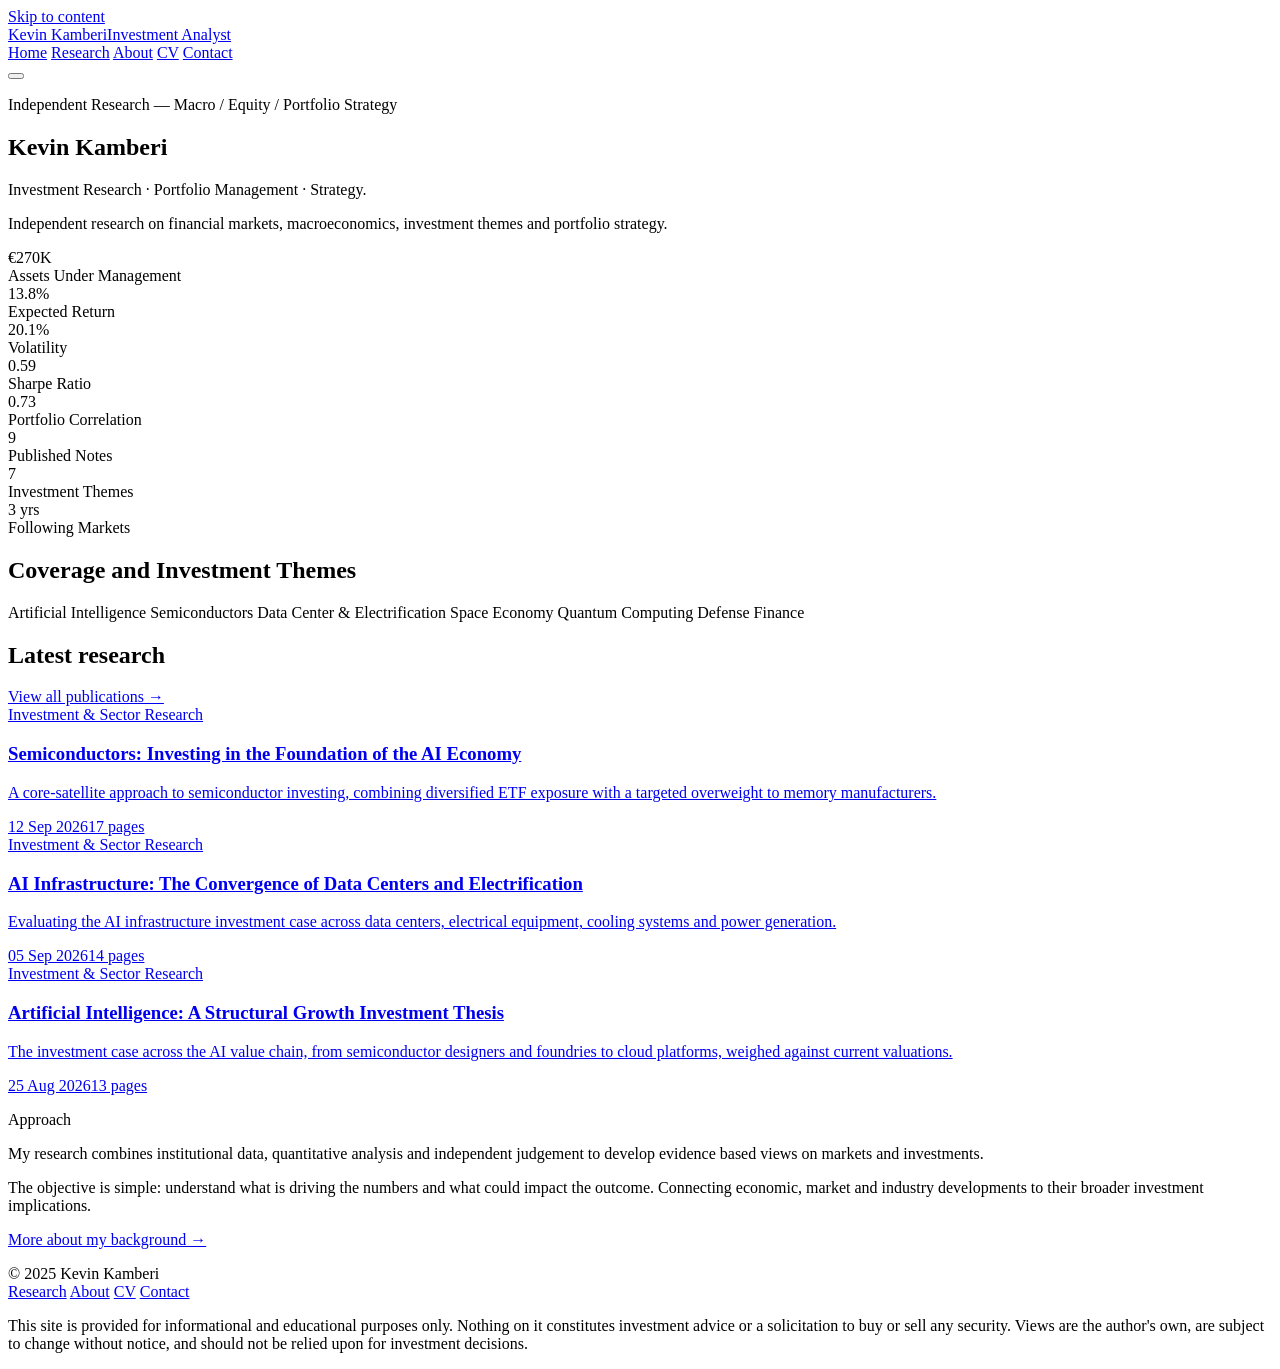
==== index.html @ 6f3386fc "Add files via upload" ====
<!DOCTYPE html>
<html lang="en">
<head>
<meta charset="UTF-8">
<meta name="viewport" content="width=device-width, initial-scale=1.0">
<title>Kevin Kamberi — Independent Research in Macro, Equities &amp; Portfolio Strategy</title>
<meta name="description" content="Independent investment research covering macroeconomics, sector and equity research, and portfolio management.">
<link rel="preconnect" href="https://fonts.googleapis.com">
<link rel="preconnect" href="https://fonts.gstatic.com" crossorigin>
<link href="https://fonts.googleapis.com/css2?family=Source+Serif+4:opsz,wght@8..60,400;8..60,600;8..60,700&family=IBM+Plex+Sans:wght@400;500;600&family=IBM+Plex+Mono:wght@400;500&display=swap" rel="stylesheet">
<link rel="stylesheet" href="css/style.css">
</head>
<body>
<a class="skip-link" href="#main">Skip to content</a>

<header class="site-header">
  <div class="wrap">
    <a class="wordmark" href="index.html">Kevin Kamberi<span>Investment Analyst</span></a>
    <nav class="main-nav" id="main-nav">
      <a href="index.html" aria-current="page">Home</a>
      <a href="research.html">Research</a>
      <a href="about.html">About</a>
      <a href="cv.html">CV</a>
      <a href="contact.html">Contact</a>
    </nav>
    <button class="nav-toggle" aria-label="Toggle navigation" aria-expanded="false" aria-controls="main-nav"><span></span></button>
  </div>
</header>

<main id="main">

  <section class="hero">
    <div class="wrap">
      <p class="eyebrow hero-eyebrow">Independent Research — Macro / Equity / Portfolio Strategy</p>
      <h1>Kevin Kamberi</h1>
      <p class="role">Investment Research · Portfolio Management · Strategy.</p>

      <p class="lede hero-lede">Independent research on financial markets, macroeconomics, investment themes and portfolio strategy.</p>

      <div class="metric-strip">
        <div class="metric-item"><div class="n">€270K</div><div class="l">Assets Under Management</div></div>
        <div class="metric-item"><div class="n">13.8%</div><div class="l">Expected Return</div></div>
        <div class="metric-item"><div class="n">20.1%</div><div class="l">Volatility</div></div>
        <div class="metric-item"><div class="n">0.59</div><div class="l">Sharpe Ratio</div></div>
        <div class="metric-item"><div class="n">0.73</div><div class="l">Portfolio Correlation</div></div>
        <div class="metric-item"><div class="n">9</div><div class="l">Published Notes</div></div>
        <div class="metric-item"><div class="n">7</div><div class="l">Investment Themes</div></div>
        <div class="metric-item"><div class="n">3&nbsp;yrs</div><div class="l">Following Markets</div></div>
      </div>
    </div>
  </section>

  <section class="alt bordered">
    <div class="wrap">
      <div class="section-head reveal">
        <h2>Coverage and Investment Themes</h2>
      </div>
      <div class="taglist reveal">
        <span>Artificial Intelligence</span>
        <span>Semiconductors</span>
        <span>Data Center &amp; Electrification</span>
        <span>Space Economy</span>
        <span>Quantum Computing</span>
        <span>Defense</span>
        <span>Finance</span>
      </div>
    </div>
  </section>

  <section class="bordered">
    <div class="wrap">
      <div class="section-head reveal">
        <h2>Latest research</h2>
        <a class="text-link" href="research.html">View all publications →</a>
      </div>

      <div class="grid reveal">
        <a class="card cat-invest" href="research/semiconductors-ai-foundation.html">
          <div class="card-top">
            <span class="card-tag">Investment &amp; Sector Research</span>
          </div>
          <h3>Semiconductors: Investing in the Foundation of the AI Economy</h3>
          <p class="abstract">A core-satellite approach to semiconductor investing, combining diversified ETF exposure with a targeted overweight to memory manufacturers.</p>
          <div class="card-foot"><span>12 Sep 2026</span><span>17 pages</span></div>
        </a>

        <a class="card cat-invest" href="research/ai-infrastructure-data-centers-electrification.html">
          <div class="card-top">
            <span class="card-tag">Investment &amp; Sector Research</span>
          </div>
          <h3>AI Infrastructure: The Convergence of Data Centers and Electrification</h3>
          <p class="abstract">Evaluating the AI infrastructure investment case across data centers, electrical equipment, cooling systems and power generation.</p>
          <div class="card-foot"><span>05 Sep 2026</span><span>14 pages</span></div>
        </a>

        <a class="card cat-invest" href="research/ai-investment-brief.html">
          <div class="card-top">
            <span class="card-tag">Investment &amp; Sector Research</span>
          </div>
          <h3>Artificial Intelligence: A Structural Growth Investment Thesis</h3>
          <p class="abstract">The investment case across the AI value chain, from semiconductor designers and foundries to cloud platforms, weighed against current valuations.</p>
          <div class="card-foot"><span>25 Aug 2026</span><span>13 pages</span></div>
        </a>
      </div>
    </div>
  </section>

  <section>
    <div class="wrap">
      <div class="two-col reveal">
        <div>
          <p class="eyebrow" style="margin-bottom:16px;">Approach</p>
          <p class="lede">My research combines institutional data, quantitative analysis and independent judgement to develop evidence based views on markets and investments.</p>
        </div>
        <div>
          <p>The objective is simple: understand what is driving the numbers and what could impact the outcome. Connecting economic, market and industry developments to their broader investment implications.</p>
          <p><a class="text-link" href="about.html">More about my background →</a></p>
        </div>
      </div>
    </div>
  </section>

</main>

<footer class="site-footer">
  <div class="wrap">
    <div class="footer-row">
      <span class="copy">© 2025 Kevin Kamberi</span>
      <nav class="footer-links">
        <a href="research.html">Research</a>
        <a href="about.html">About</a>
        <a href="cv.html">CV</a>
        <a href="contact.html">Contact</a>
      </nav>
    </div>
    <p class="disclaimer">This site is provided for informational and educational purposes only. Nothing on it constitutes investment advice or a solicitation to buy or sell any security. Views are the author's own, are subject to change without notice, and should not be relied upon for investment decisions.</p>
  </div>
</footer>

<script src="js/main.js"></script>
</body>
</html>
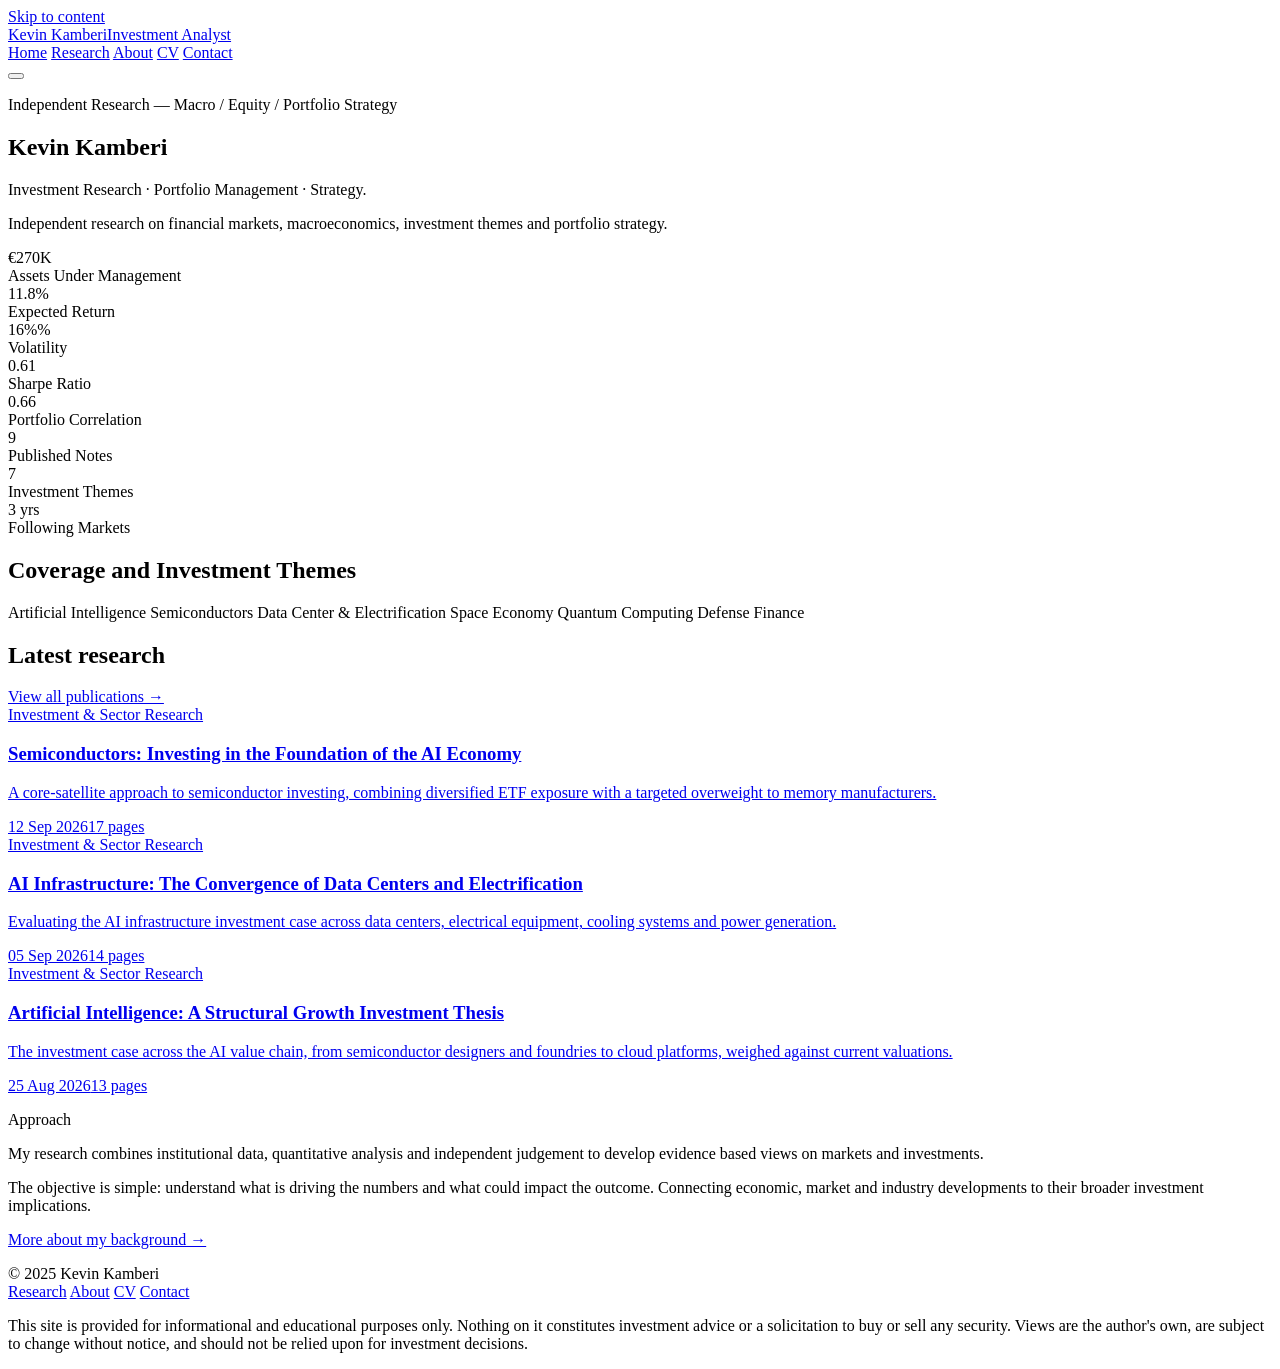
==== commit ce912fa9: "Update index.html MPT metrics update" ====
--- a/index.html
+++ b/index.html
@@ -39,10 +39,10 @@
 
       <div class="metric-strip">
         <div class="metric-item"><div class="n">€270K</div><div class="l">Assets Under Management</div></div>
-        <div class="metric-item"><div class="n">13.8%</div><div class="l">Expected Return</div></div>
-        <div class="metric-item"><div class="n">20.1%</div><div class="l">Volatility</div></div>
-        <div class="metric-item"><div class="n">0.59</div><div class="l">Sharpe Ratio</div></div>
-        <div class="metric-item"><div class="n">0.73</div><div class="l">Portfolio Correlation</div></div>
+        <div class="metric-item"><div class="n">11.8%</div><div class="l">Expected Return</div></div>
+        <div class="metric-item"><div class="n">16%%</div><div class="l">Volatility</div></div>
+        <div class="metric-item"><div class="n">0.61</div><div class="l">Sharpe Ratio</div></div>
+        <div class="metric-item"><div class="n">0.66</div><div class="l">Portfolio Correlation</div></div>
         <div class="metric-item"><div class="n">9</div><div class="l">Published Notes</div></div>
         <div class="metric-item"><div class="n">7</div><div class="l">Investment Themes</div></div>
         <div class="metric-item"><div class="n">3&nbsp;yrs</div><div class="l">Following Markets</div></div>
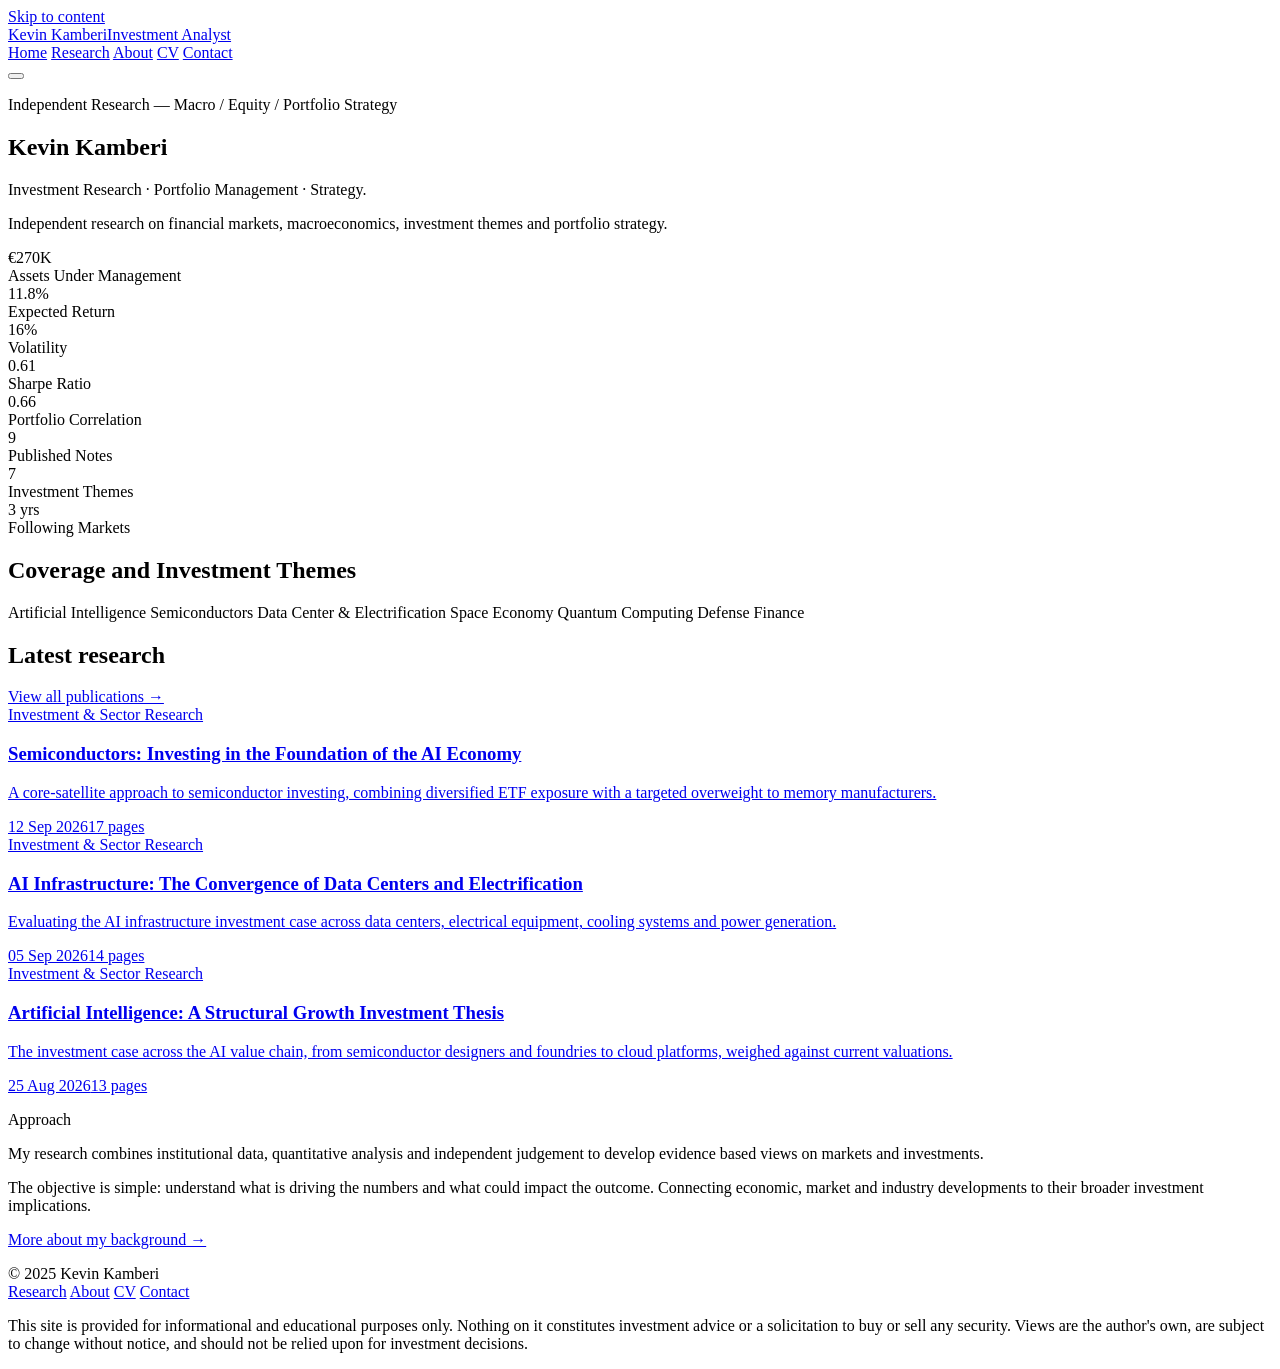
==== commit cada0f46: "MPT metrics" ====
--- a/index.html
+++ b/index.html
@@ -40,7 +40,7 @@
       <div class="metric-strip">
         <div class="metric-item"><div class="n">€270K</div><div class="l">Assets Under Management</div></div>
         <div class="metric-item"><div class="n">11.8%</div><div class="l">Expected Return</div></div>
-        <div class="metric-item"><div class="n">16%%</div><div class="l">Volatility</div></div>
+        <div class="metric-item"><div class="n">16%</div><div class="l">Volatility</div></div>
         <div class="metric-item"><div class="n">0.61</div><div class="l">Sharpe Ratio</div></div>
         <div class="metric-item"><div class="n">0.66</div><div class="l">Portfolio Correlation</div></div>
         <div class="metric-item"><div class="n">9</div><div class="l">Published Notes</div></div>
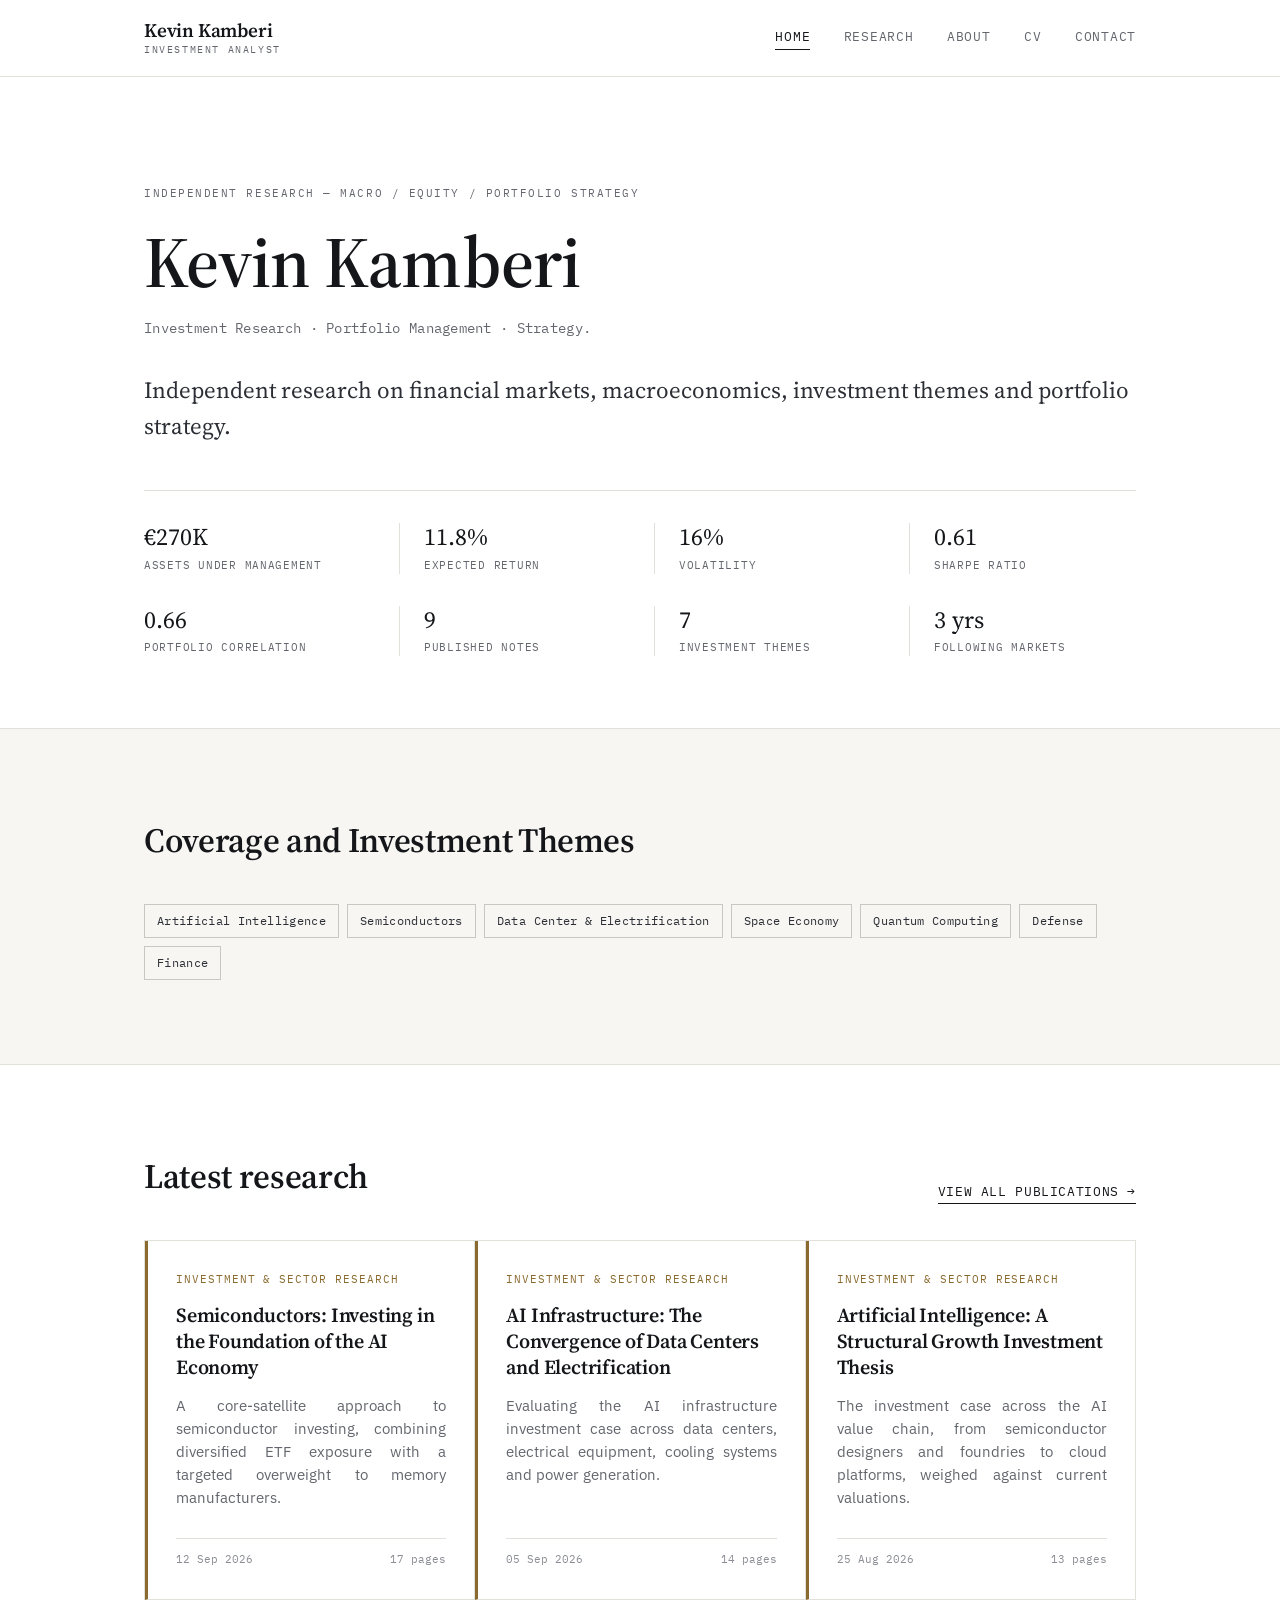
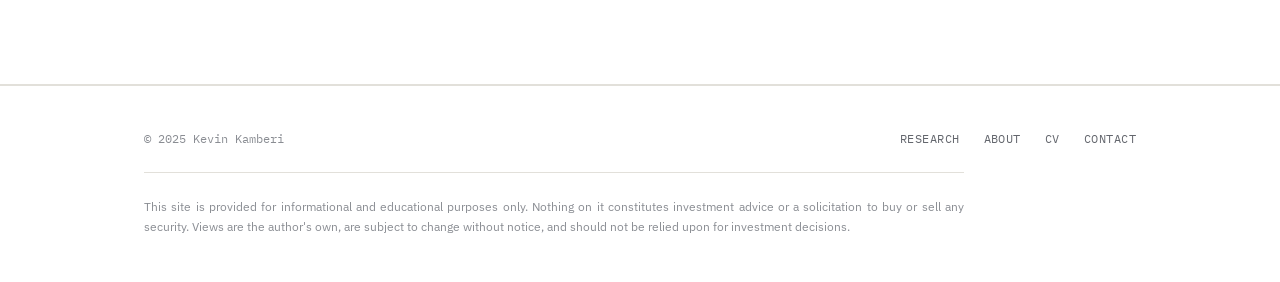
==== commit e43b996e: "Update index.html Remove redundant text" ====
--- a/index.html
+++ b/index.html
@@ -105,21 +105,6 @@
     </div>
   </section>
 
-  <section>
-    <div class="wrap">
-      <div class="two-col reveal">
-        <div>
-          <p class="eyebrow" style="margin-bottom:16px;">Approach</p>
-          <p class="lede">My research combines institutional data, quantitative analysis and independent judgement to develop evidence based views on markets and investments.</p>
-        </div>
-        <div>
-          <p>The objective is simple: understand what is driving the numbers and what could impact the outcome. Connecting economic, market and industry developments to their broader investment implications.</p>
-          <p><a class="text-link" href="about.html">More about my background →</a></p>
-        </div>
-      </div>
-    </div>
-  </section>
-
 </main>
 
 <footer class="site-footer">
--- a/css/style.css
+++ b/css/style.css
@@ -0,0 +1,745 @@
+/* ==========================================================================
+   Kevin Kamberi — Research
+   Design tokens
+   ========================================================================== */
+
+:root{
+  --paper:      #ffffff;
+  --paper-alt:  #f7f6f3;
+  --ink:        #14161a;
+  --ink-soft:   #2b2e34;
+  --muted:      #63666d;
+  --muted-2:    #8a8d93;
+  --rule:       #e2e0da;
+  --rule-strong:#c9c7bf;
+
+  --navy:       #1b2a4a;
+  --bronze:     #8a6a2f;
+  --slate:      #33565a;
+
+  --cat-macro:      var(--navy);
+  --cat-invest:     var(--bronze);
+  --cat-portfolio:  var(--slate);
+
+  --serif: "Source Serif 4", "Iowan Old Style", Georgia, serif;
+  --sans:  "IBM Plex Sans", -apple-system, "Segoe UI", Helvetica, Arial, sans-serif;
+  --mono:  "IBM Plex Mono", "SFMono-Regular", Menlo, Consolas, monospace;
+
+  --max: 1120px;
+  --gutter: clamp(24px, 5vw, 64px);
+}
+
+*,*::before,*::after{ box-sizing:border-box; }
+html{ scroll-behavior:smooth; }
+
+@media (prefers-reduced-motion: reduce){
+  html{ scroll-behavior:auto; }
+  *,*::before,*::after{ animation-duration:0.001ms !important; animation-iteration-count:1 !important; transition-duration:0.001ms !important; }
+}
+
+body{
+  margin:0;
+  background:var(--paper);
+  color:var(--ink);
+  font-family:var(--sans);
+  font-size:16px;
+  line-height:1.6;
+  -webkit-font-smoothing:antialiased;
+  text-rendering:optimizeLegibility;
+}
+
+img{ max-width:100%; display:block; }
+a{ color:inherit; }
+
+.wrap{
+  max-width:var(--max);
+  margin:0 auto;
+  padding-left:var(--gutter);
+  padding-right:var(--gutter);
+}
+
+/* ---------- Type ---------- */
+
+h1,h2,h3,h4{
+  font-family:var(--serif);
+  font-weight:600;
+  letter-spacing:-0.01em;
+  margin:0;
+  color:var(--ink);
+}
+
+.eyebrow{
+  font-family:var(--mono);
+  font-size:11px;
+  letter-spacing:0.14em;
+  text-transform:uppercase;
+  color:var(--muted);
+}
+
+.lede{
+  font-family:var(--serif);
+  font-size:clamp(19px,2.2vw,23px);
+  line-height:1.55;
+  color:var(--ink-soft);
+  font-weight:400;
+}
+
+p{
+  margin:0 0 1em;
+  color:var(--ink-soft);
+  text-align:justify;
+  text-justify:inter-word;
+  -webkit-hyphens:auto;
+  -moz-hyphens:auto;
+  hyphens:auto;
+}
+p:last-child{ margin-bottom:0; }
+
+::selection{ background:var(--ink); color:var(--paper); }
+
+/* ---------- Skip link ---------- */
+.skip-link{
+  position:absolute; left:-999px; top:auto;
+  background:var(--ink); color:var(--paper); padding:10px 16px;
+  font-family:var(--mono); font-size:13px; z-index:200;
+}
+.skip-link:focus{ left:16px; top:16px; }
+
+/* ---------- Focus ---------- */
+a:focus-visible, button:focus-visible, input:focus-visible, textarea:focus-visible, .tab:focus-visible{
+  outline:2px solid var(--navy);
+  outline-offset:3px;
+}
+
+/* ==========================================================================
+   Header / Nav
+   ========================================================================== */
+
+.site-header{
+  position:sticky; top:0; z-index:100;
+  background:var(--paper);
+  border-bottom:1px solid var(--rule);
+}
+
+.site-header .wrap{
+  display:flex;
+  align-items:center;
+  justify-content:space-between;
+  height:76px;
+}
+
+.wordmark{
+  font-family:var(--serif);
+  font-size:19px;
+  font-weight:600;
+  letter-spacing:-0.01em;
+  text-decoration:none;
+  color:var(--ink);
+  display:flex;
+  flex-direction:column;
+  line-height:1.15;
+}
+.wordmark span{
+  font-family:var(--mono);
+  font-size:10px;
+  font-weight:400;
+  letter-spacing:0.16em;
+  text-transform:uppercase;
+  color:var(--muted);
+  margin-top:2px;
+}
+
+.main-nav{ display:flex; gap:clamp(18px,2.6vw,34px); }
+.main-nav a{
+  font-family:var(--mono);
+  font-size:12.5px;
+  letter-spacing:0.06em;
+  text-transform:uppercase;
+  text-decoration:none;
+  color:var(--muted);
+  position:relative;
+  padding-bottom:4px;
+}
+.main-nav a::after{
+  content:"";
+  position:absolute; left:0; right:0; bottom:0;
+  height:1px; background:var(--ink);
+  transform:scaleX(0); transform-origin:right;
+  transition:transform .25s ease;
+}
+.main-nav a:hover{ color:var(--ink); }
+.main-nav a:hover::after{ transform:scaleX(1); transform-origin:left; }
+.main-nav a[aria-current="page"]{ color:var(--ink); }
+.main-nav a[aria-current="page"]::after{ transform:scaleX(1); }
+
+.nav-toggle{ display:none; }
+
+@media (max-width: 720px){
+  .main-nav{
+    position:fixed; inset:76px 0 0 0;
+    z-index:150;
+    background:var(--paper);
+    flex-direction:column;
+    padding:28px var(--gutter);
+    gap:22px;
+    transform:translateY(-8px);
+    opacity:0;
+    pointer-events:none;
+    transition:opacity .2s ease, transform .2s ease;
+    border-top:1px solid var(--rule);
+  }
+  .main-nav.open{ opacity:1; pointer-events:auto; transform:translateY(0); }
+  .main-nav a{ font-size:15px; }
+  .nav-toggle{
+    display:block;
+    background:none; border:0; cursor:pointer;
+    width:28px; height:20px; position:relative;
+  }
+  .nav-toggle span, .nav-toggle span::before, .nav-toggle span::after{
+    content:""; position:absolute; left:0; right:0; height:1px; background:var(--ink);
+  }
+  .nav-toggle span{ top:9px; }
+  .nav-toggle span::before{ top:-8px; }
+  .nav-toggle span::after{ top:8px; }
+}
+
+/* ==========================================================================
+   Hero
+   ========================================================================== */
+
+.hero{
+  padding:clamp(56px,9vw,108px) 0 clamp(40px,6vw,72px);
+  border-bottom:1px solid var(--rule);
+}
+
+.hero-eyebrow{ margin-bottom:22px; }
+
+.hero h1{
+  font-size:clamp(40px,6.4vw,72px);
+  line-height:1.03;
+  max-width:14ch;
+}
+
+.hero .role{
+  font-family:var(--mono);
+  font-size:14px;
+  color:var(--muted);
+  margin-top:18px;
+  letter-spacing:0.02em;
+  text-align:left;
+}
+
+.hero-lede{
+  max-width:none;
+  margin-top:34px;
+  text-align:left;
+  hyphens:none;
+}
+
+/* Fact strip — AUM / return / risk metrics + research stats */
+.metric-strip{
+  display:grid;
+  grid-template-columns:repeat(4,1fr);
+  column-gap:28px;
+  row-gap:32px;
+  margin-top:46px;
+  padding-top:32px;
+  border-top:1px solid var(--rule);
+}
+.metric-item{
+  padding-left:24px;
+  border-left:1px solid var(--rule);
+}
+.metric-item:nth-child(4n+1){ border-left:none; padding-left:0; }
+.metric-item .n{
+  font-family:var(--serif);
+  font-size:24px;
+  color:var(--ink);
+  line-height:1.15;
+  white-space:nowrap;
+}
+.metric-item .l{
+  font-family:var(--mono);
+  font-size:10.5px;
+  letter-spacing:0.07em;
+  text-transform:uppercase;
+  color:var(--muted);
+  margin-top:6px;
+}
+
+@media (max-width:860px){
+  .metric-strip{ grid-template-columns:repeat(2,1fr); }
+  .metric-item{ border-left:none; padding-left:0; }
+  .metric-item:nth-child(odd){ border-right:1px solid var(--rule); padding-right:24px; }
+}
+@media (max-width:480px){
+  .metric-strip{ grid-template-columns:1fr; row-gap:20px; }
+  .metric-item{ border-right:none !important; padding-right:0 !important; border-top:1px solid var(--rule); padding-top:16px; }
+  .metric-item:first-child{ border-top:none; padding-top:0; }
+}
+
+/* ==========================================================================
+   Section scaffolding
+   ========================================================================== */
+
+section{ padding:clamp(48px,7vw,84px) 0; }
+section.bordered{ border-bottom:1px solid var(--rule); }
+section.alt{ background:var(--paper-alt); }
+
+.section-head{
+  display:flex;
+  justify-content:space-between;
+  align-items:flex-end;
+  gap:24px;
+  margin-bottom:36px;
+  flex-wrap:wrap;
+}
+.section-head h2{ font-size:clamp(26px,3vw,34px); }
+
+.text-link{
+  font-family:var(--mono);
+  font-size:12.5px;
+  letter-spacing:0.05em;
+  text-transform:uppercase;
+  text-decoration:none;
+  color:var(--ink);
+  border-bottom:1px solid var(--ink);
+  padding-bottom:2px;
+  white-space:nowrap;
+}
+.text-link:hover{ color:var(--navy); border-color:var(--navy); }
+
+/* ==========================================================================
+   Research cards & grid
+   ========================================================================== */
+
+.grid{
+  display:grid;
+  grid-template-columns:repeat(3,1fr);
+  border-top:1px solid var(--rule);
+  border-left:1px solid var(--rule);
+}
+@media (max-width:900px){ .grid{ grid-template-columns:repeat(2,1fr); } }
+@media (max-width:640px){ .grid{ grid-template-columns:1fr; } }
+
+.grid-2{ grid-template-columns:repeat(2,1fr); }
+@media (max-width:640px){ .grid-2{ grid-template-columns:1fr; } }
+
+.card{
+  background:var(--paper);
+  padding:30px 28px;
+  display:flex;
+  flex-direction:column;
+  gap:14px;
+  text-decoration:none;
+  color:inherit;
+  position:relative;
+  border-right:1px solid var(--rule);
+  border-bottom:1px solid var(--rule);
+  border-left:3px solid transparent;
+  transition:background .18s ease;
+}
+.card:hover{ background:var(--paper-alt); }
+.card.cat-macro{ border-left-color:var(--cat-macro); }
+.card.cat-invest{ border-left-color:var(--cat-invest); }
+.card.cat-portfolio{ border-left-color:var(--cat-portfolio); }
+
+.card-top{
+  display:flex;
+  justify-content:space-between;
+  align-items:baseline;
+  gap:12px;
+}
+.card-tag{
+  font-family:var(--mono);
+  font-size:10.5px;
+  letter-spacing:0.09em;
+  text-transform:uppercase;
+}
+.cat-macro .card-tag{ color:var(--cat-macro); }
+.cat-invest .card-tag{ color:var(--cat-invest); }
+.cat-portfolio .card-tag{ color:var(--cat-portfolio); }
+
+.card-num{ font-family:var(--mono); font-size:11px; color:var(--muted-2); }
+
+.card h3{
+  font-size:20px;
+  line-height:1.3;
+}
+
+.card .abstract{
+  font-size:14.5px;
+  color:var(--muted);
+  line-height:1.6;
+  flex:1;
+}
+
+.card-foot{
+  font-family:var(--mono);
+  font-size:11px;
+  color:var(--muted-2);
+  display:flex;
+  justify-content:space-between;
+  border-top:1px solid var(--rule);
+  padding-top:12px;
+  margin-top:auto;
+}
+
+/* ==========================================================================
+   Filter tabs (research index)
+   ========================================================================== */
+
+.tabs{
+  display:flex;
+  flex-wrap:wrap;
+  gap:10px;
+  margin-bottom:8px;
+}
+.tab{
+  font-family:var(--mono);
+  font-size:12px;
+  letter-spacing:0.05em;
+  text-transform:uppercase;
+  background:none;
+  border:1px solid var(--rule-strong);
+  color:var(--muted);
+  padding:9px 16px;
+  cursor:pointer;
+  transition:all .15s ease;
+}
+.tab:hover{ border-color:var(--ink); color:var(--ink); }
+.tab[aria-pressed="true"]{
+  background:var(--ink);
+  border-color:var(--ink);
+  color:var(--paper);
+}
+
+.result-count{
+  font-family:var(--mono);
+  font-size:11.5px;
+  color:var(--muted-2);
+  margin:18px 0 30px;
+}
+
+/* ==========================================================================
+   Coverage tiles (home)
+   ========================================================================== */
+
+.tiles{
+  display:grid;
+  grid-template-columns:repeat(3,1fr);
+  gap:1px;
+  background:var(--rule);
+  border:1px solid var(--rule);
+}
+@media (max-width:760px){ .tiles{ grid-template-columns:1fr; } }
+
+.tile{
+  background:var(--paper);
+  padding:34px 28px;
+}
+.tile .n{
+  font-family:var(--mono);
+  font-size:11px;
+  color:var(--muted-2);
+  margin-bottom:16px;
+  display:block;
+}
+.tile h3{ font-size:19px; margin-bottom:10px; }
+.tile p{ font-size:14.5px; color:var(--muted); }
+.tile-bar{ height:2px; width:36px; margin-bottom:18px; }
+.tile:nth-child(1) .tile-bar{ background:var(--cat-macro); }
+.tile:nth-child(2) .tile-bar{ background:var(--cat-invest); }
+.tile:nth-child(3) .tile-bar{ background:var(--cat-portfolio); }
+
+/* ==========================================================================
+   Article (individual research page)
+   ========================================================================== */
+
+.article-head{
+  padding:clamp(48px,8vw,90px) 0 44px;
+  border-bottom:1px solid var(--rule);
+}
+.article-head .card-tag{ font-size:11.5px; }
+.article-head h1{
+  font-size:clamp(30px,4.4vw,48px);
+  line-height:1.12;
+  margin-top:18px;
+  max-width:20ch;
+}
+.article-meta{
+  display:flex;
+  flex-wrap:wrap;
+  gap:28px;
+  margin-top:30px;
+  font-family:var(--mono);
+  font-size:12px;
+  color:var(--muted);
+}
+.article-meta div span{
+  display:block;
+  color:var(--muted-2);
+  font-size:10.5px;
+  text-transform:uppercase;
+  letter-spacing:0.08em;
+  margin-bottom:4px;
+}
+.article-meta div b{ color:var(--ink); font-weight:500; }
+
+.dl-btn{
+  display:inline-flex;
+  align-items:center;
+  gap:10px;
+  margin-top:32px;
+  background:var(--ink);
+  color:var(--paper);
+  text-decoration:none;
+  font-family:var(--mono);
+  font-size:12.5px;
+  letter-spacing:0.06em;
+  text-transform:uppercase;
+  padding:14px 22px;
+  transition:background .15s ease;
+}
+.dl-btn:hover{ background:var(--navy); }
+.dl-btn svg{ width:14px; height:14px; }
+
+.article-body{
+  display:grid;
+  grid-template-columns:2fr 1fr;
+  gap:64px;
+  padding:clamp(44px,7vw,76px) 0;
+}
+@media (max-width:860px){ .article-body{ grid-template-columns:1fr; } }
+
+.article-body h2{ font-size:22px; margin-bottom:18px; }
+.article-body section{ padding:0 0 40px; }
+.article-body .abstract-text{ font-family:var(--serif); font-size:18px; line-height:1.7; color:var(--ink-soft); }
+
+.findings{ list-style:none; margin:0; padding:0; display:grid; gap:18px; }
+.findings li{
+  display:grid;
+  grid-template-columns:28px 1fr;
+  gap:14px;
+  font-size:15px;
+  color:var(--ink-soft);
+  line-height:1.6;
+  text-align:justify;
+  text-justify:inter-word;
+  hyphens:auto;
+}
+.findings li .idx{ font-family:var(--mono); color:var(--bronze); font-size:13px; padding-top:2px; }
+
+.rail{ border-left:1px solid var(--rule); padding-left:32px; }
+@media (max-width:860px){ .rail{ border-left:0; padding-left:0; border-top:1px solid var(--rule); padding-top:32px; } }
+.rail h4{ font-family:var(--mono); font-size:11px; letter-spacing:0.09em; text-transform:uppercase; color:var(--muted); margin-bottom:14px; }
+.rail dl{ margin:0 0 30px; display:grid; gap:12px; }
+.rail dt{ font-family:var(--mono); font-size:10.5px; text-transform:uppercase; color:var(--muted-2); letter-spacing:0.06em; }
+.rail dd{ margin:2px 0 0; font-size:14.5px; color:var(--ink); }
+
+.disclosure{
+  font-size:12.5px;
+  color:var(--muted-2);
+  border-top:1px solid var(--rule);
+  padding-top:18px;
+  line-height:1.6;
+}
+
+.related{ border-top:1px solid var(--rule); }
+
+/* ==========================================================================
+   About / CV
+   ========================================================================== */
+
+.two-col{
+  display:grid;
+  grid-template-columns:1fr 1fr;
+  gap:64px;
+}
+@media (max-width:860px){ .two-col{ grid-template-columns:1fr; gap:36px; } }
+
+.monogram{
+  width:88px; height:88px;
+  border:1px solid var(--ink);
+  display:flex; align-items:center; justify-content:center;
+  font-family:var(--serif);
+  font-size:30px;
+  margin-bottom:28px;
+}
+
+.portrait{
+  width:168px;
+  height:168px;
+  object-fit:cover;
+  object-position:center 15%;
+  border:1px solid var(--ink);
+  margin-bottom:28px;
+  display:block;
+  filter:grayscale(100%);
+}
+
+.contact-photo{
+  width:100%;
+  max-width:320px;
+  height:auto;
+  border:1px solid var(--ink);
+  display:block;
+}
+
+.timeline{ list-style:none; margin:0; padding:0; }
+.timeline > li{
+  display:grid;
+  grid-template-columns:120px 1fr;
+  gap:20px;
+  padding:22px 0;
+  border-top:1px solid var(--rule);
+}
+.timeline > li:last-child{ border-bottom:1px solid var(--rule); }
+.timeline .when{ font-family:var(--mono); font-size:12px; color:var(--muted); padding-top:2px; }
+.timeline h4{ font-size:17px; margin-bottom:4px; }
+.timeline .org{ font-family:var(--mono); font-size:12px; color:var(--muted); margin-bottom:8px; display:block; }
+.timeline p{ font-size:14.5px; color:var(--muted); }
+@media (max-width:600px){ .timeline > li{ grid-template-columns:1fr; gap:6px; } }
+
+.cv-bullets{
+  list-style:none;
+  margin:8px 0 0;
+  padding:0;
+  display:grid;
+  gap:7px;
+}
+.cv-bullets li{
+  font-size:14.5px;
+  color:var(--muted);
+  line-height:1.6;
+  padding-left:17px;
+  position:relative;
+}
+.cv-bullets li::before{
+  content:"–";
+  position:absolute;
+  left:0;
+  color:var(--bronze);
+}
+
+.taglist{ display:flex; flex-wrap:wrap; gap:8px; }
+.taglist span{
+  font-family:var(--mono);
+  font-size:11.5px;
+  letter-spacing:0.03em;
+  border:1px solid var(--rule-strong);
+  color:var(--ink-soft);
+  padding:7px 12px;
+}
+
+.cv-download{
+  display:flex; align-items:center; justify-content:space-between;
+  border:1px solid var(--rule-strong);
+  padding:24px 28px;
+  margin-top:12px;
+  flex-wrap:wrap;
+  gap:16px;
+}
+.cv-download .meta{ font-family:var(--mono); font-size:11.5px; color:var(--muted); }
+.cv-download h3{ font-size:18px; margin-bottom:4px; }
+
+/* ==========================================================================
+   Contact
+   ========================================================================== */
+
+.contact-grid{
+  display:grid;
+  grid-template-columns:1fr 1.15fr;
+  gap:72px;
+}
+@media (max-width:860px){ .contact-grid{ grid-template-columns:1fr; gap:40px; } }
+
+.contact-list{ list-style:none; margin:26px 0 0; padding:0; display:grid; gap:20px; }
+.contact-list dt, .contact-list span.k{
+  display:block; font-family:var(--mono); font-size:10.5px; text-transform:uppercase; letter-spacing:0.08em; color:var(--muted-2); margin-bottom:4px;
+}
+.contact-list a{ font-size:15.5px; text-decoration:none; border-bottom:1px solid var(--rule-strong); }
+.contact-list a:hover{ border-color:var(--ink); }
+
+.field{ margin-bottom:22px; }
+.field label{
+  display:block; font-family:var(--mono); font-size:11px; text-transform:uppercase; letter-spacing:0.08em; color:var(--muted); margin-bottom:8px;
+}
+.field input, .field textarea, .field select{
+  width:100%;
+  border:1px solid var(--rule-strong);
+  background:var(--paper);
+  padding:13px 14px;
+  font-family:var(--sans);
+  font-size:15px;
+  color:var(--ink);
+}
+.field textarea{ resize:vertical; min-height:130px; }
+.field input:focus, .field textarea:focus, .field select:focus{ outline:2px solid var(--navy); outline-offset:2px; border-color:var(--navy); }
+
+.submit-btn{
+  background:var(--ink);
+  color:var(--paper);
+  border:0;
+  font-family:var(--mono);
+  font-size:12.5px;
+  letter-spacing:0.06em;
+  text-transform:uppercase;
+  padding:15px 26px;
+  cursor:pointer;
+  transition:background .15s ease;
+}
+.submit-btn:hover{ background:var(--navy); }
+
+.form-note{ font-size:12.5px; color:var(--muted-2); margin-top:14px; }
+
+/* ==========================================================================
+   Footer
+   ========================================================================== */
+
+.site-footer{
+  border-top:1px solid var(--rule);
+  padding:44px 0;
+}
+.footer-row{
+  display:flex;
+  justify-content:space-between;
+  align-items:center;
+  gap:20px;
+  flex-wrap:wrap;
+}
+.footer-links{ display:flex; gap:24px; flex-wrap:wrap; }
+.footer-links a{
+  font-family:var(--mono); font-size:11.5px; letter-spacing:0.04em; text-transform:uppercase;
+  text-decoration:none; color:var(--muted);
+}
+.footer-links a:hover{ color:var(--ink); }
+.copy{ font-family:var(--mono); font-size:11.5px; color:var(--muted-2); }
+.disclaimer{
+  font-size:12px;
+  color:var(--muted-2);
+  margin-top:24px;
+  padding-top:24px;
+  border-top:1px solid var(--rule);
+  max-width:820px;
+  line-height:1.7;
+}
+
+/* ==========================================================================
+   Page intro (Research / About / CV / Contact headers)
+   ========================================================================== */
+
+.page-head{
+  padding:clamp(48px,8vw,88px) 0 clamp(36px,5vw,56px);
+  border-bottom:1px solid var(--rule);
+}
+.page-head h1{ font-size:clamp(34px,5vw,54px); margin-top:16px; max-width:16ch; }
+.page-head .lede{ margin-top:20px; max-width:60ch; }
+
+/* Reveal-on-scroll */
+.reveal{ opacity:0; transform:translateY(14px); transition:opacity .6s ease, transform .6s ease; }
+.reveal.in{ opacity:1; transform:translateY(0); }
+
+@media (max-width:600px){
+  p, .findings li{ text-align:left; hyphens:none; }
+}
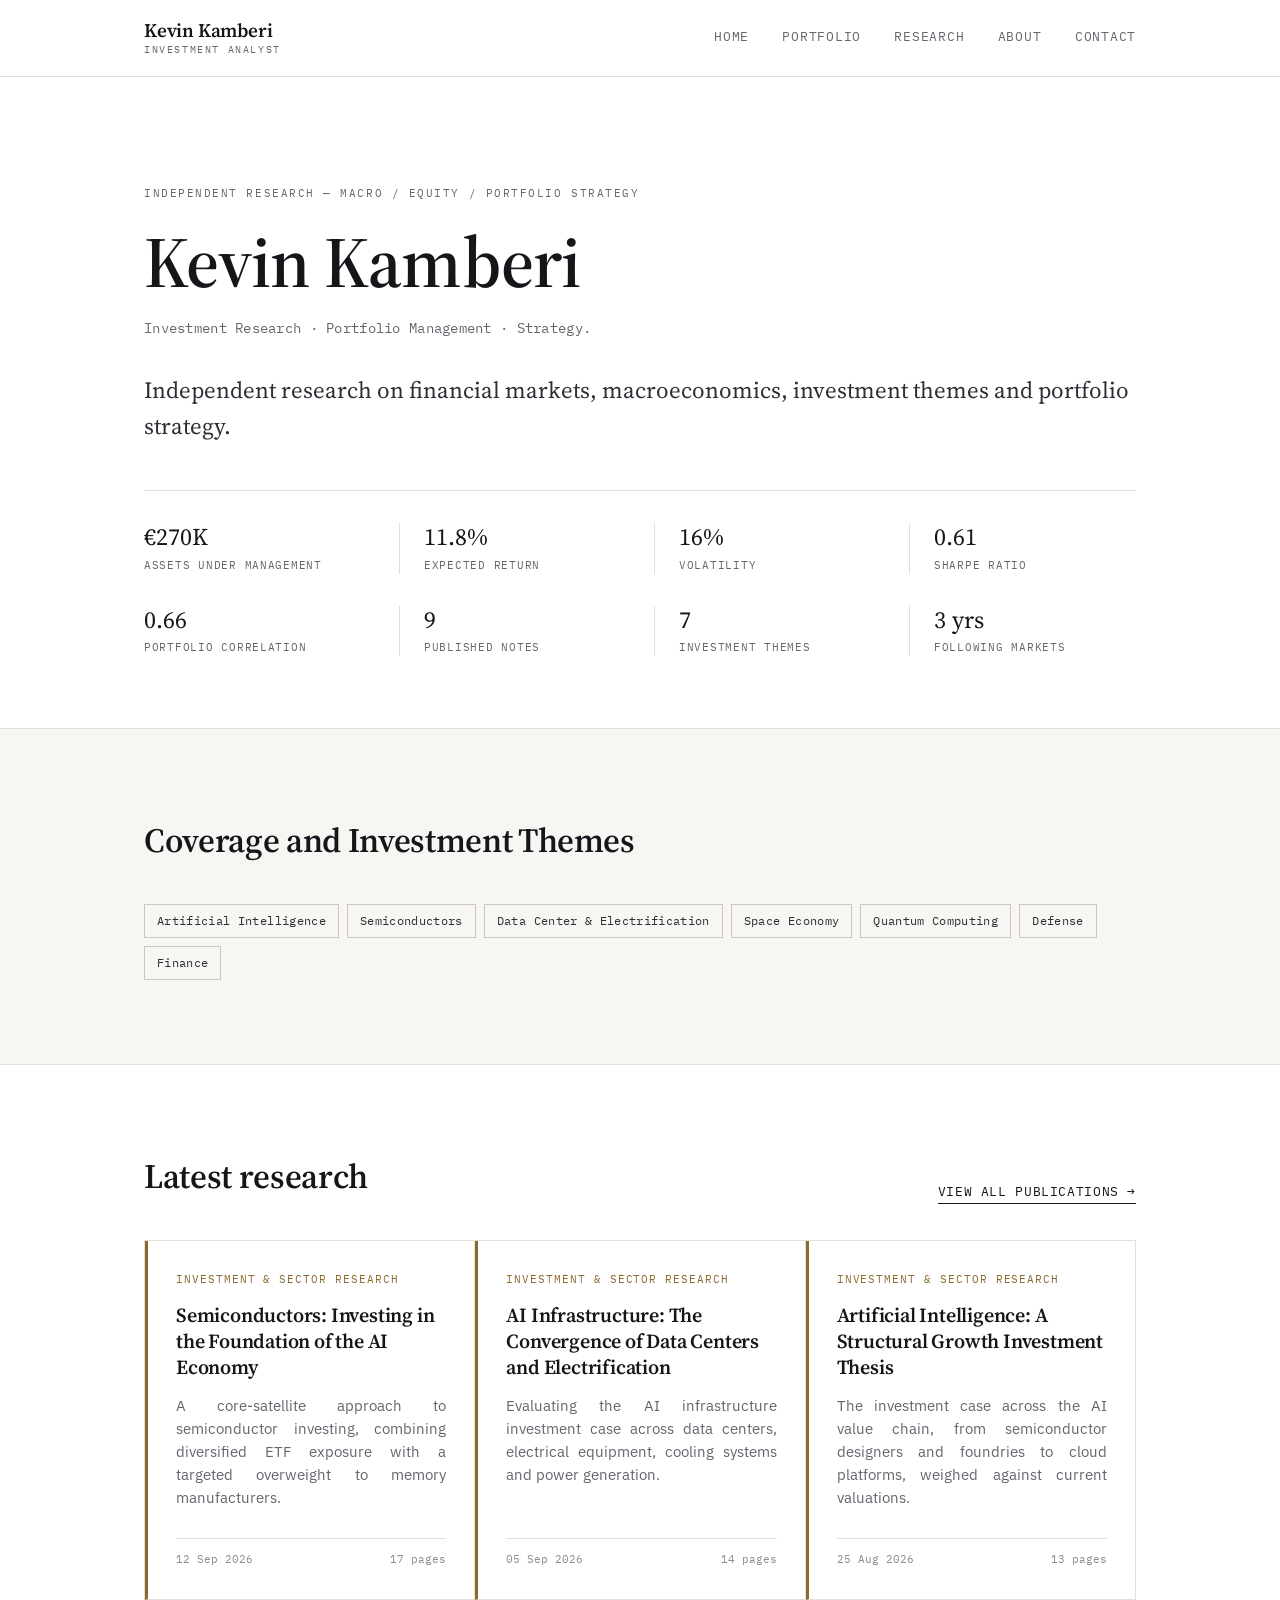
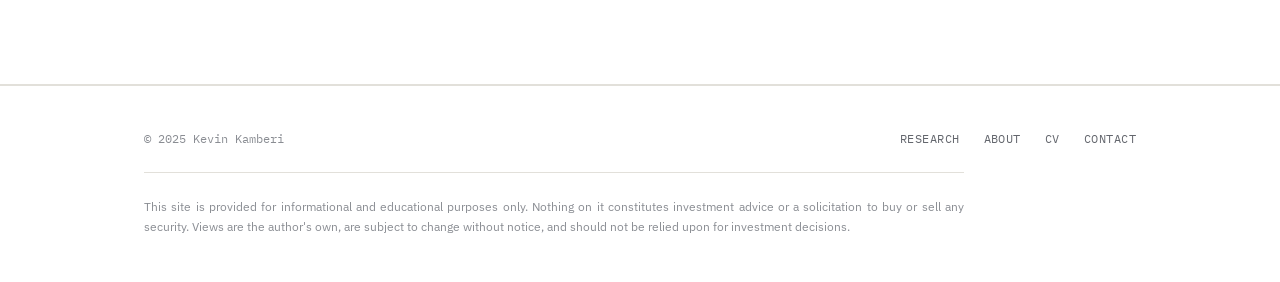
==== commit e00e2295: "Update index.html" ====
--- a/index.html
+++ b/index.html
@@ -17,12 +17,12 @@
   <div class="wrap">
     <a class="wordmark" href="index.html">Kevin Kamberi<span>Investment Analyst</span></a>
     <nav class="main-nav" id="main-nav">
-      <a href="index.html" aria-current="page">Home</a>
-      <a href="research.html">Research</a>
-      <a href="about.html">About</a>
-      <a href="cv.html">CV</a>
-      <a href="contact.html">Contact</a>
-    </nav>
+  <a href="index.html">Home</a>
+  <a href="portfolio.html">Portfolio</a>
+  <a href="research.html">Research</a>
+  <a href="about.html">About</a>
+  <a href="contact.html">Contact</a>
+</nav>
     <button class="nav-toggle" aria-label="Toggle navigation" aria-expanded="false" aria-controls="main-nav"><span></span></button>
   </div>
 </header>
--- a/css/style.css
+++ b/css/style.css
@@ -743,3 +743,49 @@
 @media (max-width:600px){
   p, .findings li{ text-align:left; hyphens:none; }
 }
+.press-coverage {
+  margin-top: 2rem;
+  padding-top: 1.5rem;
+  border-top: 1px solid #deded9;
+  max-width: 760px;
+}
+
+.press-coverage h2 {
+  font-size: 1.5rem;
+  margin-bottom: 0.75rem;
+}
+
+.press-coverage p {
+  text-align: left;
+  hyphens: none;
+  line-height: 1.65;
+  margin: 0.5rem 0;
+}
+
+.press-note {
+  color: #666;
+  font-size: 0.95rem;
+}
+
+.press-list {
+  list-style: none;
+  padding: 0;
+  margin: 1.25rem 0 0;
+}
+
+.press-list li {
+  margin: 0;
+  padding: 1rem 0;
+  border-top: 1px solid #deded9;
+}
+
+.press-list h3 {
+  margin: 0;
+  font-size: 1.1rem;
+  line-height: 1.4;
+}
+
+.press-coverage a {
+  text-decoration: underline;
+  text-underline-offset: 3px;
+}
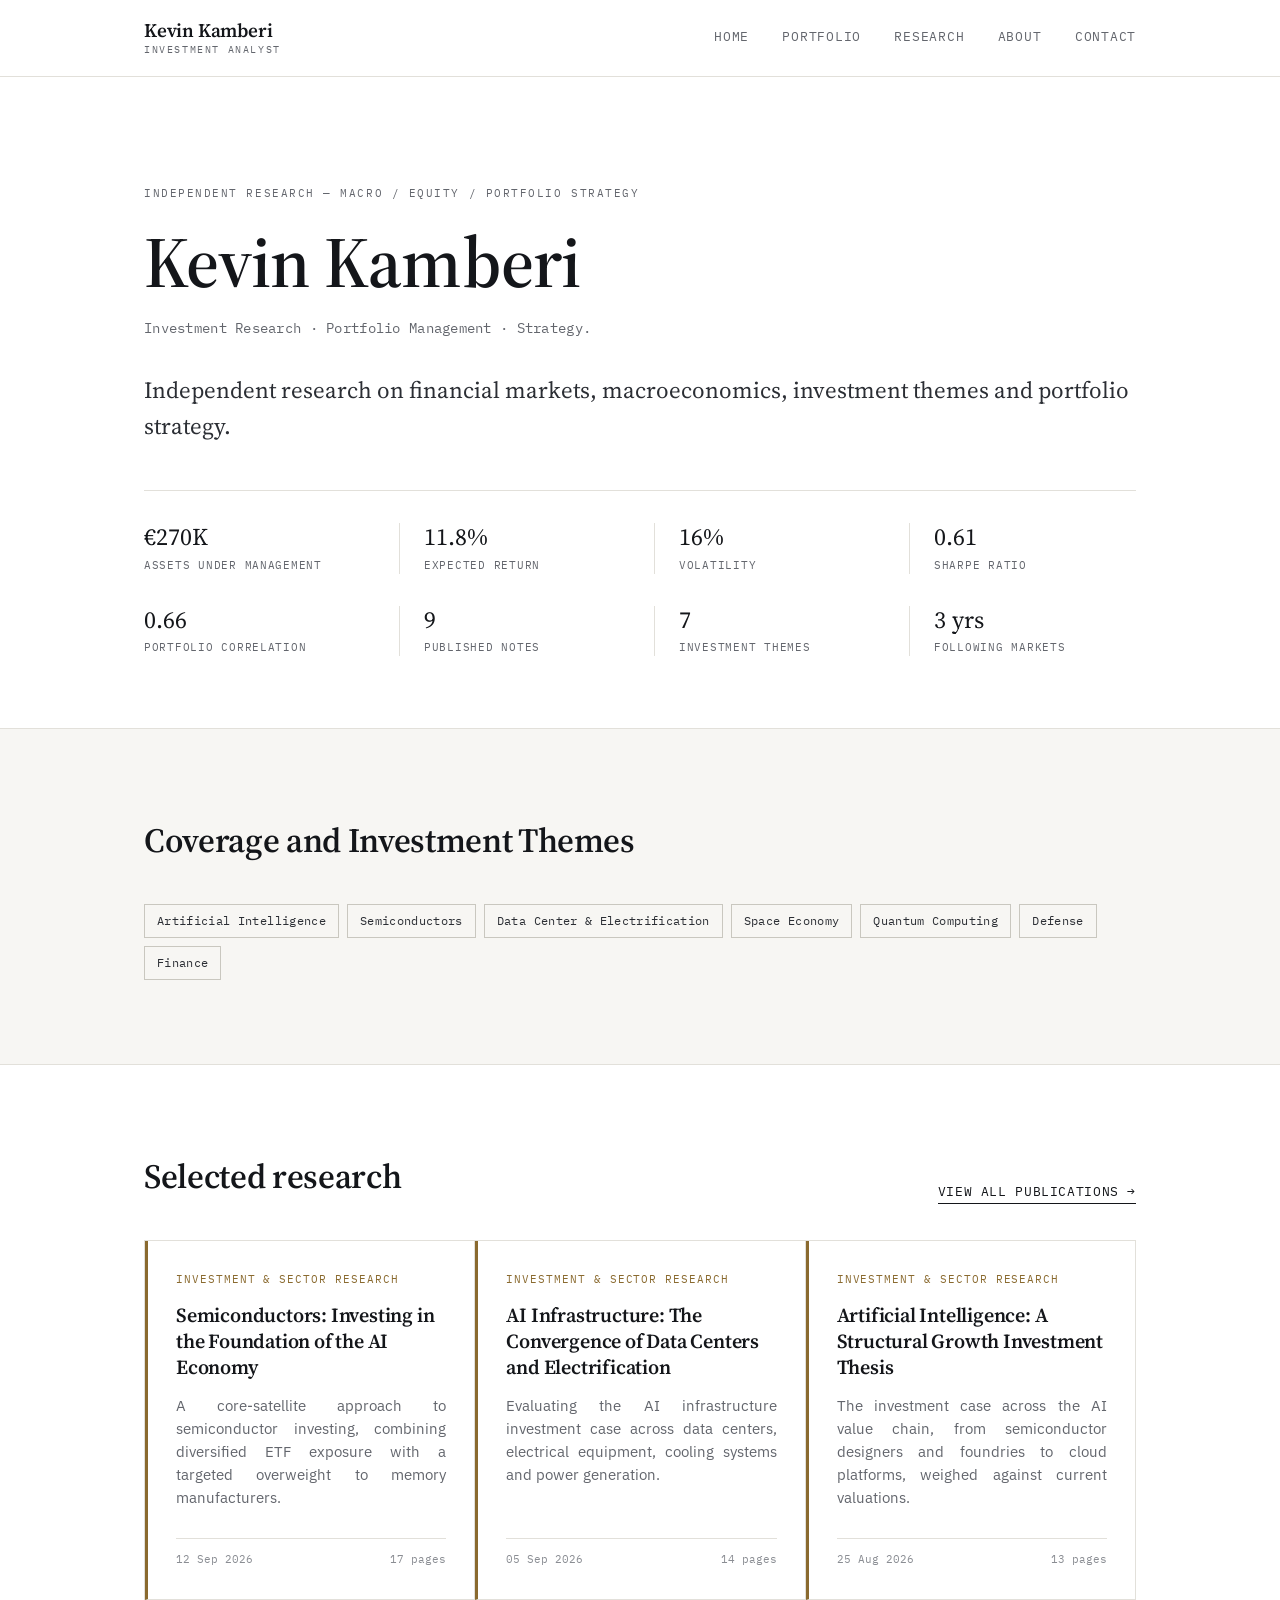
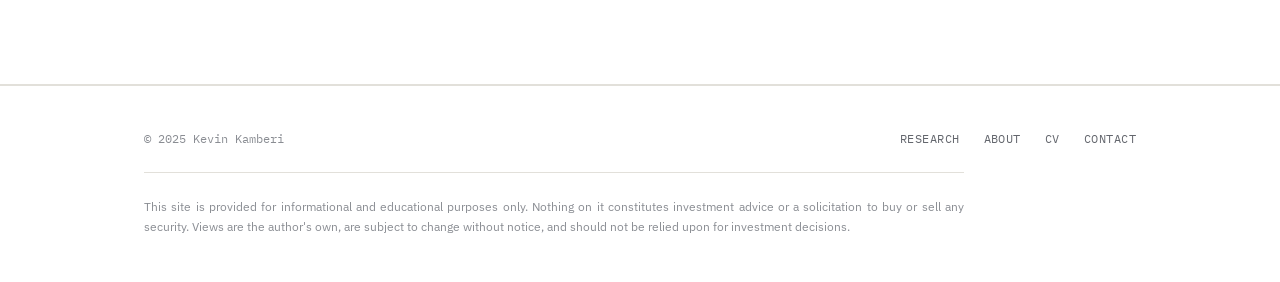
==== commit 6255ab61: "Update index.html" ====
--- a/index.html
+++ b/index.html
@@ -70,7 +70,7 @@
   <section class="bordered">
     <div class="wrap">
       <div class="section-head reveal">
-        <h2>Latest research</h2>
+        <h2>Selected research</h2>
         <a class="text-link" href="research.html">View all publications →</a>
       </div>
 
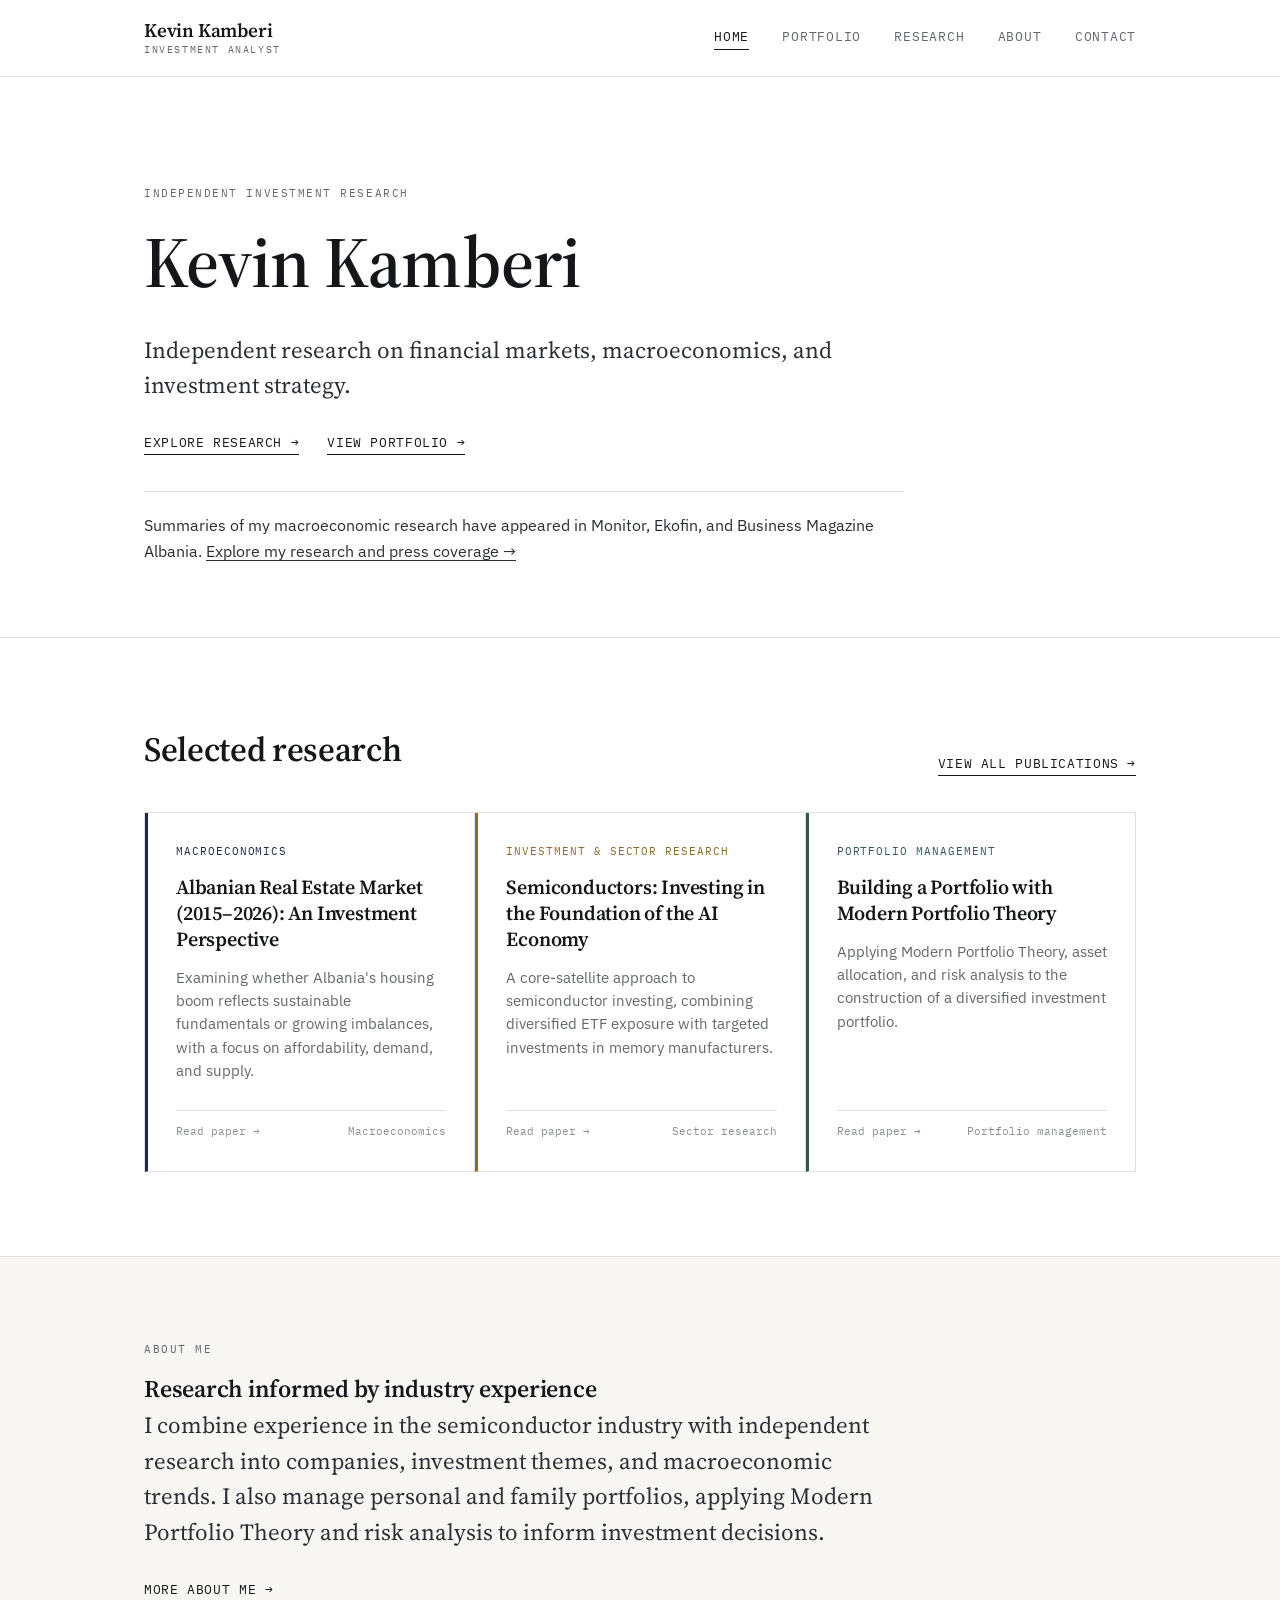
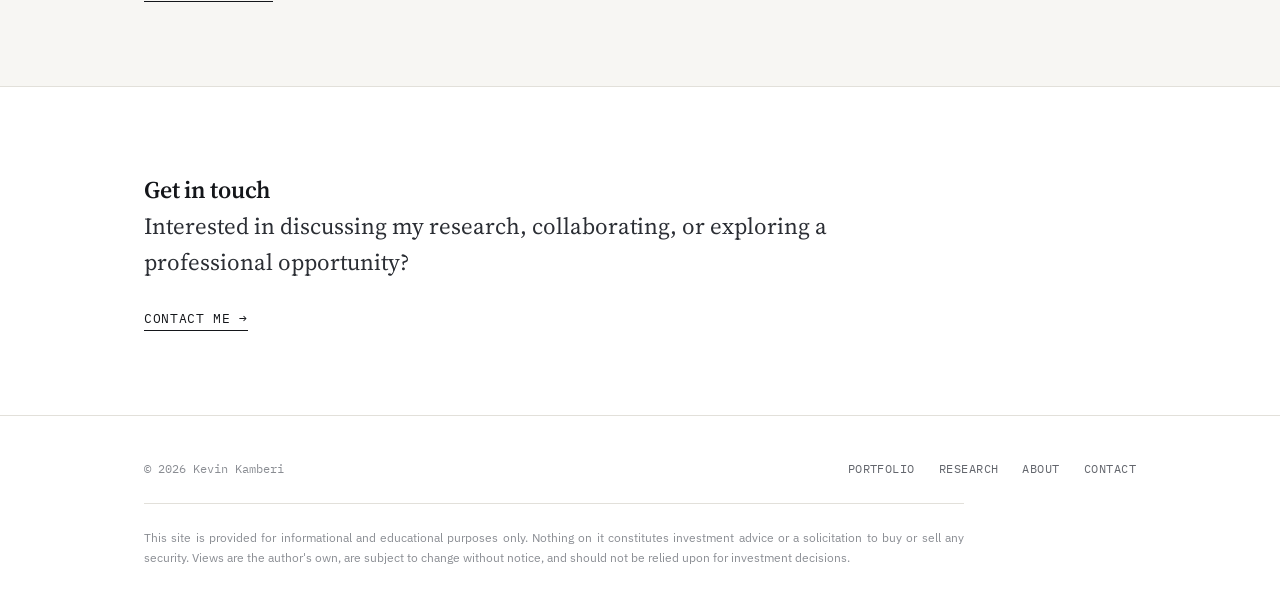
==== commit c9e30b01: "Update index.html Update 'Home' tab" ====
--- a/index.html
+++ b/index.html
@@ -1,127 +1,266 @@
 <!DOCTYPE html>
 <html lang="en">
 <head>
-<meta charset="UTF-8">
-<meta name="viewport" content="width=device-width, initial-scale=1.0">
-<title>Kevin Kamberi — Independent Research in Macro, Equities &amp; Portfolio Strategy</title>
-<meta name="description" content="Independent investment research covering macroeconomics, sector and equity research, and portfolio management.">
-<link rel="preconnect" href="https://fonts.googleapis.com">
-<link rel="preconnect" href="https://fonts.gstatic.com" crossorigin>
-<link href="https://fonts.googleapis.com/css2?family=Source+Serif+4:opsz,wght@8..60,400;8..60,600;8..60,700&family=IBM+Plex+Sans:wght@400;500;600&family=IBM+Plex+Mono:wght@400;500&display=swap" rel="stylesheet">
-<link rel="stylesheet" href="css/style.css">
+  <meta charset="UTF-8">
+  <meta name="viewport" content="width=device-width, initial-scale=1.0">
+
+  <title>Kevin Kamberi — Investment Research &amp; Portfolio Strategy</title>
+  <meta name="description" content="Independent research by Kevin Kamberi on financial markets, macroeconomics, investment themes, and portfolio strategy.">
+
+  <link rel="preconnect" href="https://fonts.googleapis.com">
+  <link rel="preconnect" href="https://fonts.gstatic.com" crossorigin>
+  <link href="https://fonts.googleapis.com/css2?family=Source+Serif+4:opsz,wght@8..60,400;8..60,600;8..60,700&family=IBM+Plex+Sans:wght@400;500;600&family=IBM+Plex+Mono:wght@400;500&display=swap" rel="stylesheet">
+  <link rel="stylesheet" href="css/style.css">
+
+  <style>
+    .home-intro,
+    .home-background,
+    .home-contact {
+      max-width: 760px;
+      text-align: left;
+      hyphens: none;
+    }
+
+    .home-actions {
+      display: flex;
+      flex-wrap: wrap;
+      gap: 16px 28px;
+      margin-top: 28px;
+    }
+
+    .home-press {
+      max-width: 760px;
+      margin-top: 36px;
+      padding-top: 20px;
+      border-top: 1px solid #deded9;
+    }
+
+    .home-press p {
+      text-align: left;
+      hyphens: none;
+      line-height: 1.65;
+    }
+
+    .home-press a {
+      text-decoration: underline;
+      text-underline-offset: 3px;
+    }
+
+    .home-research .abstract {
+      text-align: left;
+      hyphens: none;
+    }
+  </style>
 </head>
+
 <body>
-<a class="skip-link" href="#main">Skip to content</a>
-
-<header class="site-header">
-  <div class="wrap">
-    <a class="wordmark" href="index.html">Kevin Kamberi<span>Investment Analyst</span></a>
-    <nav class="main-nav" id="main-nav">
-  <a href="index.html">Home</a>
-  <a href="portfolio.html">Portfolio</a>
-  <a href="research.html">Research</a>
-  <a href="about.html">About</a>
-  <a href="contact.html">Contact</a>
-</nav>
-    <button class="nav-toggle" aria-label="Toggle navigation" aria-expanded="false" aria-controls="main-nav"><span></span></button>
-  </div>
-</header>
-
-<main id="main">
-
-  <section class="hero">
+  <a class="skip-link" href="#main">Skip to content</a>
+
+  <header class="site-header">
     <div class="wrap">
-      <p class="eyebrow hero-eyebrow">Independent Research — Macro / Equity / Portfolio Strategy</p>
-      <h1>Kevin Kamberi</h1>
-      <p class="role">Investment Research · Portfolio Management · Strategy.</p>
-
-      <p class="lede hero-lede">Independent research on financial markets, macroeconomics, investment themes and portfolio strategy.</p>
-
-      <div class="metric-strip">
-        <div class="metric-item"><div class="n">€270K</div><div class="l">Assets Under Management</div></div>
-        <div class="metric-item"><div class="n">11.8%</div><div class="l">Expected Return</div></div>
-        <div class="metric-item"><div class="n">16%</div><div class="l">Volatility</div></div>
-        <div class="metric-item"><div class="n">0.61</div><div class="l">Sharpe Ratio</div></div>
-        <div class="metric-item"><div class="n">0.66</div><div class="l">Portfolio Correlation</div></div>
-        <div class="metric-item"><div class="n">9</div><div class="l">Published Notes</div></div>
-        <div class="metric-item"><div class="n">7</div><div class="l">Investment Themes</div></div>
-        <div class="metric-item"><div class="n">3&nbsp;yrs</div><div class="l">Following Markets</div></div>
-      </div>
-    </div>
-  </section>
-
-  <section class="alt bordered">
-    <div class="wrap">
-      <div class="section-head reveal">
-        <h2>Coverage and Investment Themes</h2>
-      </div>
-      <div class="taglist reveal">
-        <span>Artificial Intelligence</span>
-        <span>Semiconductors</span>
-        <span>Data Center &amp; Electrification</span>
-        <span>Space Economy</span>
-        <span>Quantum Computing</span>
-        <span>Defense</span>
-        <span>Finance</span>
-      </div>
-    </div>
-  </section>
-
-  <section class="bordered">
-    <div class="wrap">
-      <div class="section-head reveal">
-        <h2>Selected research</h2>
-        <a class="text-link" href="research.html">View all publications →</a>
-      </div>
-
-      <div class="grid reveal">
-        <a class="card cat-invest" href="research/semiconductors-ai-foundation.html">
-          <div class="card-top">
-            <span class="card-tag">Investment &amp; Sector Research</span>
-          </div>
-          <h3>Semiconductors: Investing in the Foundation of the AI Economy</h3>
-          <p class="abstract">A core-satellite approach to semiconductor investing, combining diversified ETF exposure with a targeted overweight to memory manufacturers.</p>
-          <div class="card-foot"><span>12 Sep 2026</span><span>17 pages</span></div>
-        </a>
-
-        <a class="card cat-invest" href="research/ai-infrastructure-data-centers-electrification.html">
-          <div class="card-top">
-            <span class="card-tag">Investment &amp; Sector Research</span>
-          </div>
-          <h3>AI Infrastructure: The Convergence of Data Centers and Electrification</h3>
-          <p class="abstract">Evaluating the AI infrastructure investment case across data centers, electrical equipment, cooling systems and power generation.</p>
-          <div class="card-foot"><span>05 Sep 2026</span><span>14 pages</span></div>
-        </a>
-
-        <a class="card cat-invest" href="research/ai-investment-brief.html">
-          <div class="card-top">
-            <span class="card-tag">Investment &amp; Sector Research</span>
-          </div>
-          <h3>Artificial Intelligence: A Structural Growth Investment Thesis</h3>
-          <p class="abstract">The investment case across the AI value chain, from semiconductor designers and foundries to cloud platforms, weighed against current valuations.</p>
-          <div class="card-foot"><span>25 Aug 2026</span><span>13 pages</span></div>
-        </a>
-      </div>
-    </div>
-  </section>
-
-</main>
-
-<footer class="site-footer">
-  <div class="wrap">
-    <div class="footer-row">
-      <span class="copy">© 2025 Kevin Kamberi</span>
-      <nav class="footer-links">
+      <a class="wordmark" href="index.html">
+        Kevin Kamberi
+        <span>Investment Analyst</span>
+      </a>
+
+      <nav class="main-nav" id="main-nav">
+        <a href="index.html" aria-current="page">Home</a>
+        <a href="portfolio.html">Portfolio</a>
         <a href="research.html">Research</a>
         <a href="about.html">About</a>
-        <a href="cv.html">CV</a>
         <a href="contact.html">Contact</a>
       </nav>
+
+      <button
+        class="nav-toggle"
+        aria-label="Toggle navigation"
+        aria-expanded="false"
+        aria-controls="main-nav">
+        <span></span>
+      </button>
     </div>
-    <p class="disclaimer">This site is provided for informational and educational purposes only. Nothing on it constitutes investment advice or a solicitation to buy or sell any security. Views are the author's own, are subject to change without notice, and should not be relied upon for investment decisions.</p>
-  </div>
-</footer>
-
-<script src="js/main.js"></script>
+  </header>
+
+  <main id="main">
+
+    <!-- Introduction -->
+    <section class="hero">
+      <div class="wrap">
+        <p class="eyebrow hero-eyebrow">Independent Investment Research</p>
+
+        <h1>Kevin Kamberi</h1>
+
+        <p class="lede hero-lede home-intro">
+          Independent research on financial markets, macroeconomics,
+          and investment strategy.
+        </p>
+
+        <div class="home-actions">
+          <a class="text-link" href="research.html">
+            Explore research →
+          </a>
+          <a class="text-link" href="portfolio.html">
+            View portfolio →
+          </a>
+        </div>
+
+        <div class="home-press">
+          <p>
+            Summaries of my macroeconomic research have appeared in
+            Monitor, Ekofin, and Business Magazine Albania.
+            <a href="research.html">Explore my research and press coverage →</a>
+          </p>
+        </div>
+      </div>
+    </section>
+
+    <!-- Selected research -->
+    <section class="bordered home-research">
+      <div class="wrap">
+        <div class="section-head">
+          <h2>Selected research</h2>
+          <a class="text-link" href="research.html">
+            View all publications →
+          </a>
+        </div>
+
+        <div class="grid">
+
+          <a class="card cat-macro"
+             href="research/albanian-real-estate-market.html">
+            <div class="card-top">
+              <span class="card-tag">Macroeconomics</span>
+            </div>
+
+            <h3>
+              Albanian Real Estate Market (2015–2026):
+              An Investment Perspective
+            </h3>
+
+            <p class="abstract">
+              Examining whether Albania's housing boom reflects
+              sustainable fundamentals or growing imbalances,
+              with a focus on affordability, demand, and supply.
+            </p>
+
+            <div class="card-foot">
+              <span>Read paper →</span>
+              <span>Macroeconomics</span>
+            </div>
+          </a>
+
+          <a class="card cat-invest"
+             href="research/semiconductors-ai-foundation.html">
+            <div class="card-top">
+              <span class="card-tag">Investment &amp; Sector Research</span>
+            </div>
+
+            <h3>
+              Semiconductors: Investing in the Foundation
+              of the AI Economy
+            </h3>
+
+            <p class="abstract">
+              A core-satellite approach to semiconductor investing,
+              combining diversified ETF exposure with targeted
+              investments in memory manufacturers.
+            </p>
+
+            <div class="card-foot">
+              <span>Read paper →</span>
+              <span>Sector research</span>
+            </div>
+          </a>
+
+          <a class="card cat-portfolio"
+             href="research/building-a-portfolio-with-mpt.html">
+            <div class="card-top">
+              <span class="card-tag">Portfolio Management</span>
+            </div>
+
+            <h3>Building a Portfolio with Modern Portfolio Theory</h3>
+
+            <p class="abstract">
+              Applying Modern Portfolio Theory, asset allocation,
+              and risk analysis to the construction of a
+              diversified investment portfolio.
+            </p>
+
+            <div class="card-foot">
+              <span>Read paper →</span>
+              <span>Portfolio management</span>
+            </div>
+          </a>
+
+        </div>
+      </div>
+    </section>
+
+    <!-- Background -->
+    <section class="alt bordered">
+      <div class="wrap">
+        <p class="eyebrow">About me</p>
+        <h2>Research informed by industry experience</h2>
+
+        <p class="lede home-background">
+          I combine experience in the semiconductor industry with
+          independent research into companies, investment themes,
+          and macroeconomic trends. I also manage personal and
+          family portfolios, applying Modern Portfolio Theory
+          and risk analysis to inform investment decisions.
+        </p>
+
+        <div class="home-actions">
+          <a class="text-link" href="about.html">
+            More about me →
+          </a>
+        </div>
+      </div>
+    </section>
+
+    <!-- Contact -->
+    <section>
+      <div class="wrap">
+        <h2>Get in touch</h2>
+
+        <p class="lede home-contact">
+          Interested in discussing my research, collaborating,
+          or exploring a professional opportunity?
+        </p>
+
+        <div class="home-actions">
+          <a class="text-link" href="contact.html">
+            Contact me →
+          </a>
+        </div>
+      </div>
+    </section>
+
+  </main>
+
+  <footer class="site-footer">
+    <div class="wrap">
+      <div class="footer-row">
+        <span class="copy">© 2026 Kevin Kamberi</span>
+
+        <nav class="footer-links" aria-label="Footer navigation">
+          <a href="portfolio.html">Portfolio</a>
+          <a href="research.html">Research</a>
+          <a href="about.html">About</a>
+          <a href="contact.html">Contact</a>
+        </nav>
+      </div>
+
+      <p class="disclaimer">
+        This site is provided for informational and educational
+        purposes only. Nothing on it constitutes investment advice
+        or a solicitation to buy or sell any security. Views are
+        the author's own, are subject to change without notice,
+        and should not be relied upon for investment decisions.
+      </p>
+    </div>
+  </footer>
+
+  <script src="js/main.js"></script>
 </body>
 </html>
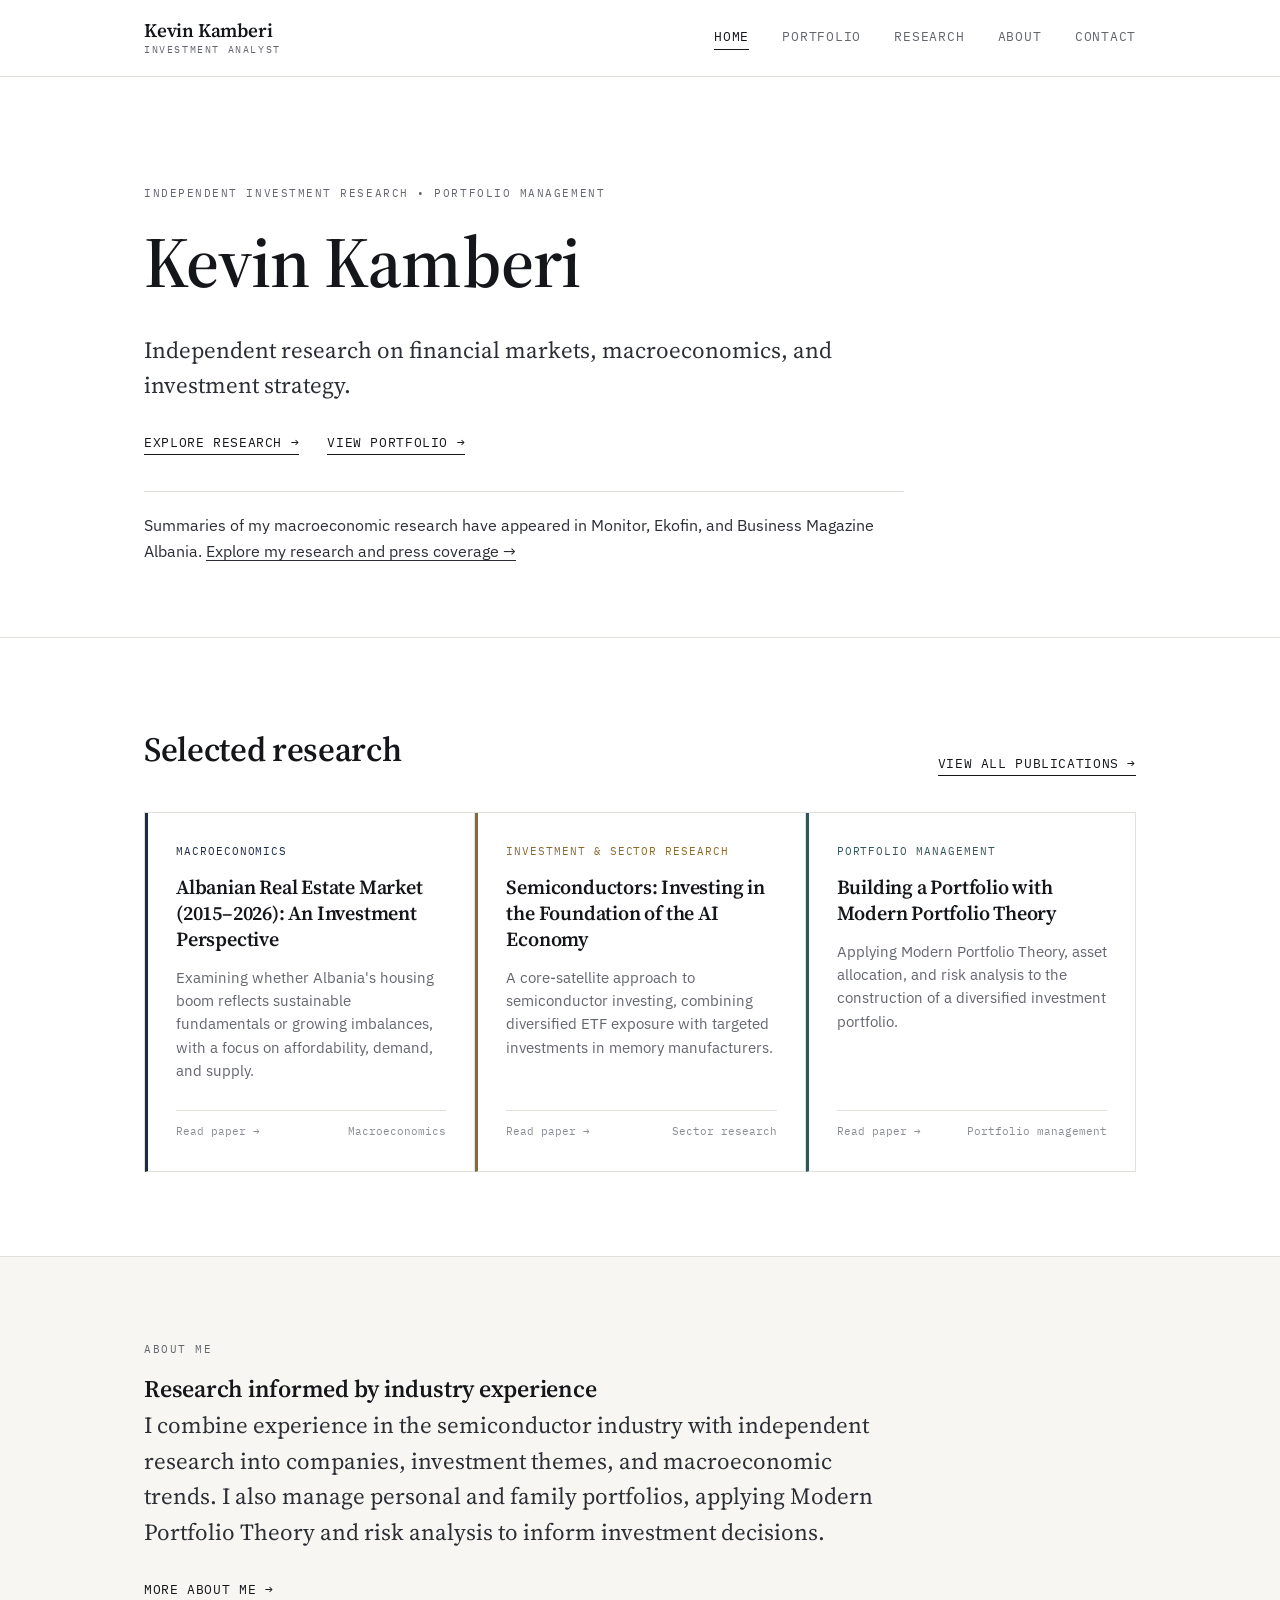
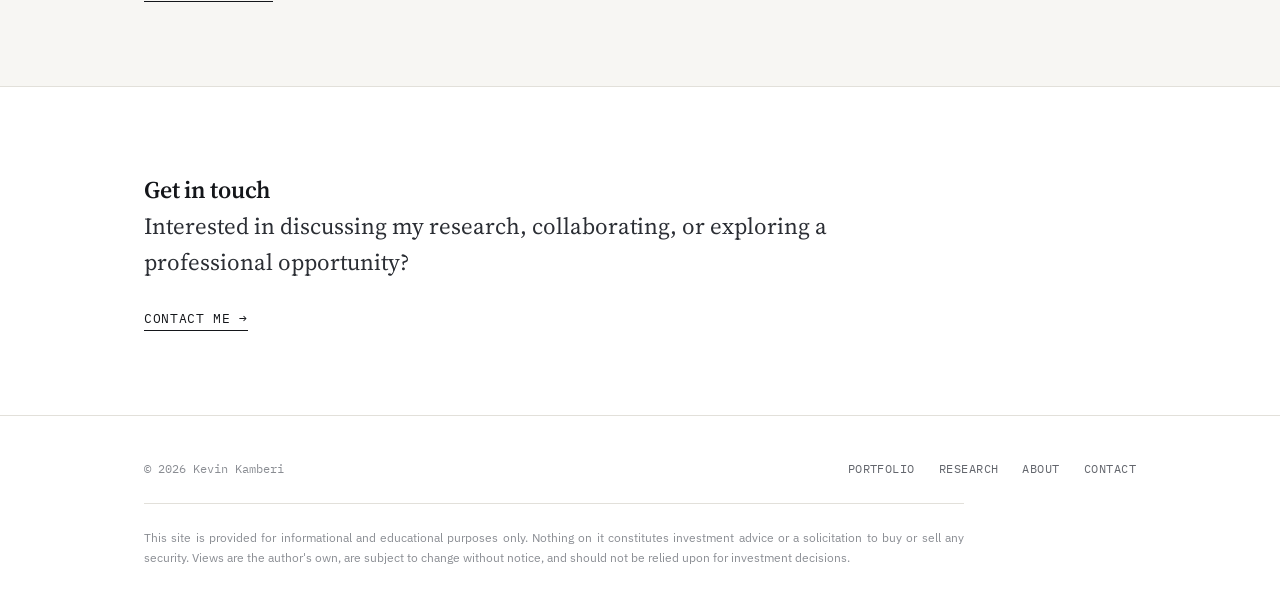
==== commit 4c39ff29: "Update index.html" ====
--- a/index.html
+++ b/index.html
@@ -86,7 +86,7 @@
     <!-- Introduction -->
     <section class="hero">
       <div class="wrap">
-        <p class="eyebrow hero-eyebrow">Independent Investment Research</p>
+        <p class="eyebrow hero-eyebrow">Independent Investment Research • Portfolio Management</p>
 
         <h1>Kevin Kamberi</h1>
 
--- a/css/style.css
+++ b/css/style.css
@@ -789,3 +789,50 @@
   text-decoration: underline;
   text-underline-offset: 3px;
 }
+.metric-strip.portfolio-metrics {
+  display: grid;
+  grid-template-columns: repeat(3, minmax(0, 1fr));
+}
+
+@media (max-width: 700px) {
+  .metric-strip.portfolio-metrics {
+    grid-template-columns: repeat(2, minmax(0, 1fr));
+  }
+}
+
+@media (max-width: 420px) {
+  .metric-strip.portfolio-metrics {
+    grid-template-columns: 1fr;
+  }
+}
+/* Reset the spacing and dividers for three columns */
+.metric-strip.portfolio-metrics .metric-item {
+  border-left: 1px solid #deded9;
+  padding-left: 24px;
+}
+
+.metric-strip.portfolio-metrics .metric-item:nth-child(3n + 1) {
+  border-left: none;
+  padding-left: 0;
+}
+
+/* Two columns on smaller screens */
+@media (max-width: 700px) {
+  .metric-strip.portfolio-metrics .metric-item {
+    border-left: 1px solid #deded9;
+    padding-left: 24px;
+  }
+
+  .metric-strip.portfolio-metrics .metric-item:nth-child(2n + 1) {
+    border-left: none;
+    padding-left: 0;
+  }
+}
+
+/* One column on narrow phones */
+@media (max-width: 420px) {
+  .metric-strip.portfolio-metrics .metric-item {
+    border-left: none;
+    padding-left: 0;
+  }
+}
